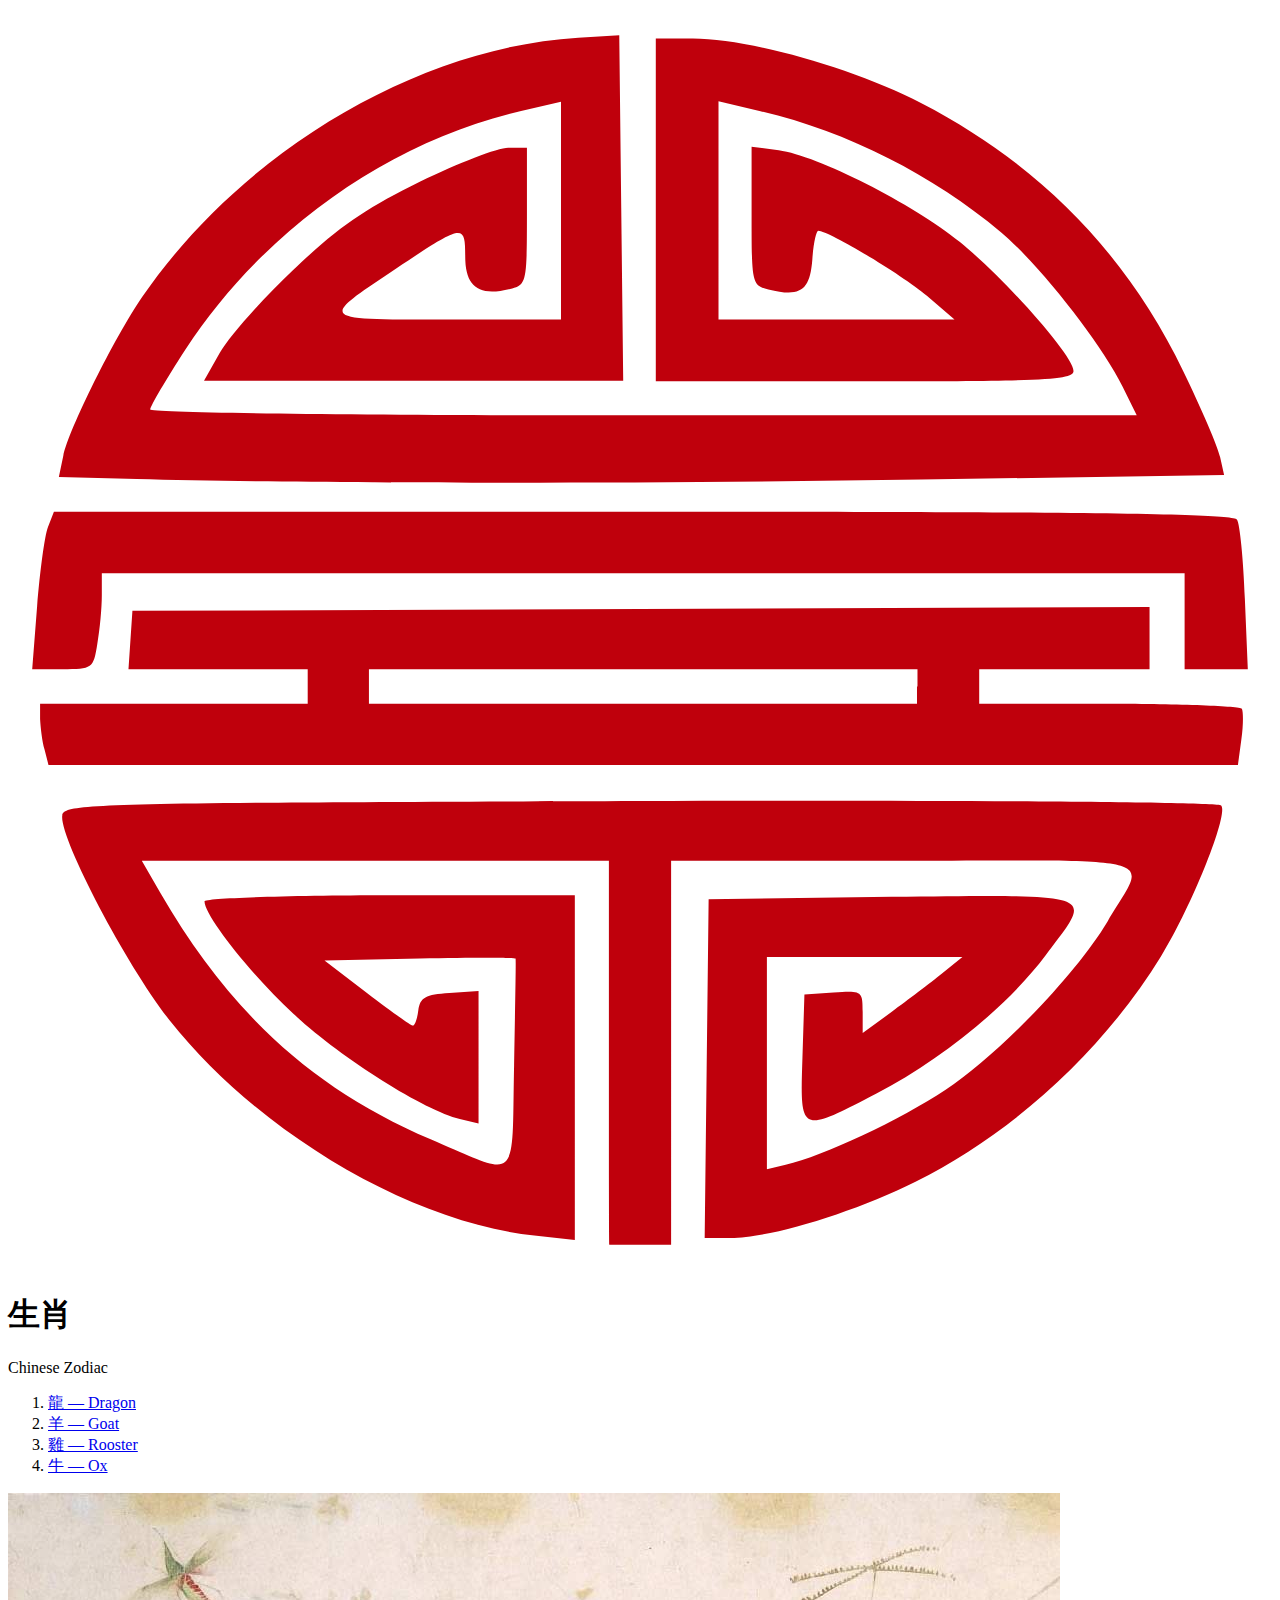
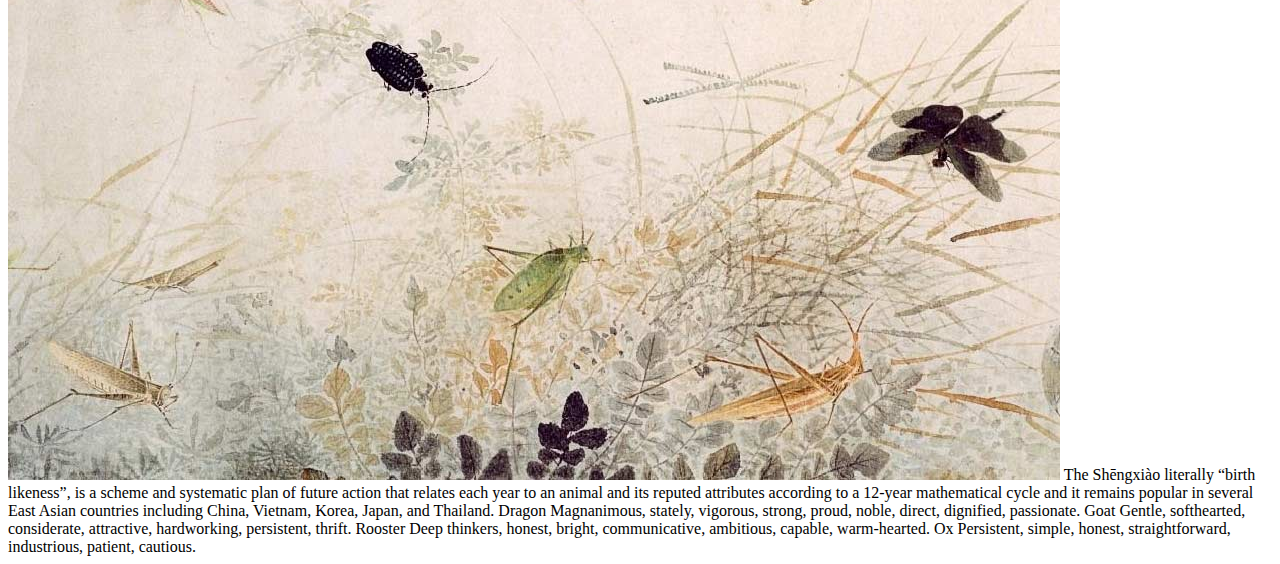
==== index.html @ 21e169f3 "Started html and linked all filed properly in folder" ====
<html><head>
		<meta charset="utf-8">
		<title>Chinese Zodiac</title>
		<link href="css/css.css" rel="stylesheet">
		<meta name="viewport" content="width=device-width, initial-scale=1">
		<link href="http://fonts.googleapis.com/css?family=Noto+Sans" rel="stylesheet" type="text/css">
	</head>
	<body>
		<header>
			<img src="images/medallion.svg" alt="medallion">
			<h1 id="top">生肖</h1>
			<p>Chinese Zodiac</p>
		</header>
		<main>
			<nav>
				<ol>
					<li><a href="#dragon">龍 — Dragon</a></li>
					<li><a href="#goat">羊 — Goat</a></li>
					<li><a href="#rooster">雞 — Rooster</a></li>
					<li><a href="#ox">牛 — Ox</a></li>
				</ol>
			</nav>
			<div class="banner">
				<img src="images/banner.jpg" alt="">
        The Shēngxiào literally “birth likeness”, is a scheme and systematic plan of future action that relates each year to an animal and its reputed attributes according to a 12-year mathematical cycle and it remains popular in several East Asian countries including China, Vietnam, Korea, Japan, and Thailand.

        Dragon
        Magnanimous, stately, vigorous, strong, proud, noble, direct, dignified, passionate.

        Goat
        Gentle, softhearted, considerate, attractive, hardworking, persistent, thrift.

        Rooster
        Deep thinkers, honest, bright, communicative, ambitious, capable, warm-hearted.

        Ox
        Persistent, simple, honest, straightforward, industrious, patient, cautious.

</body></html>
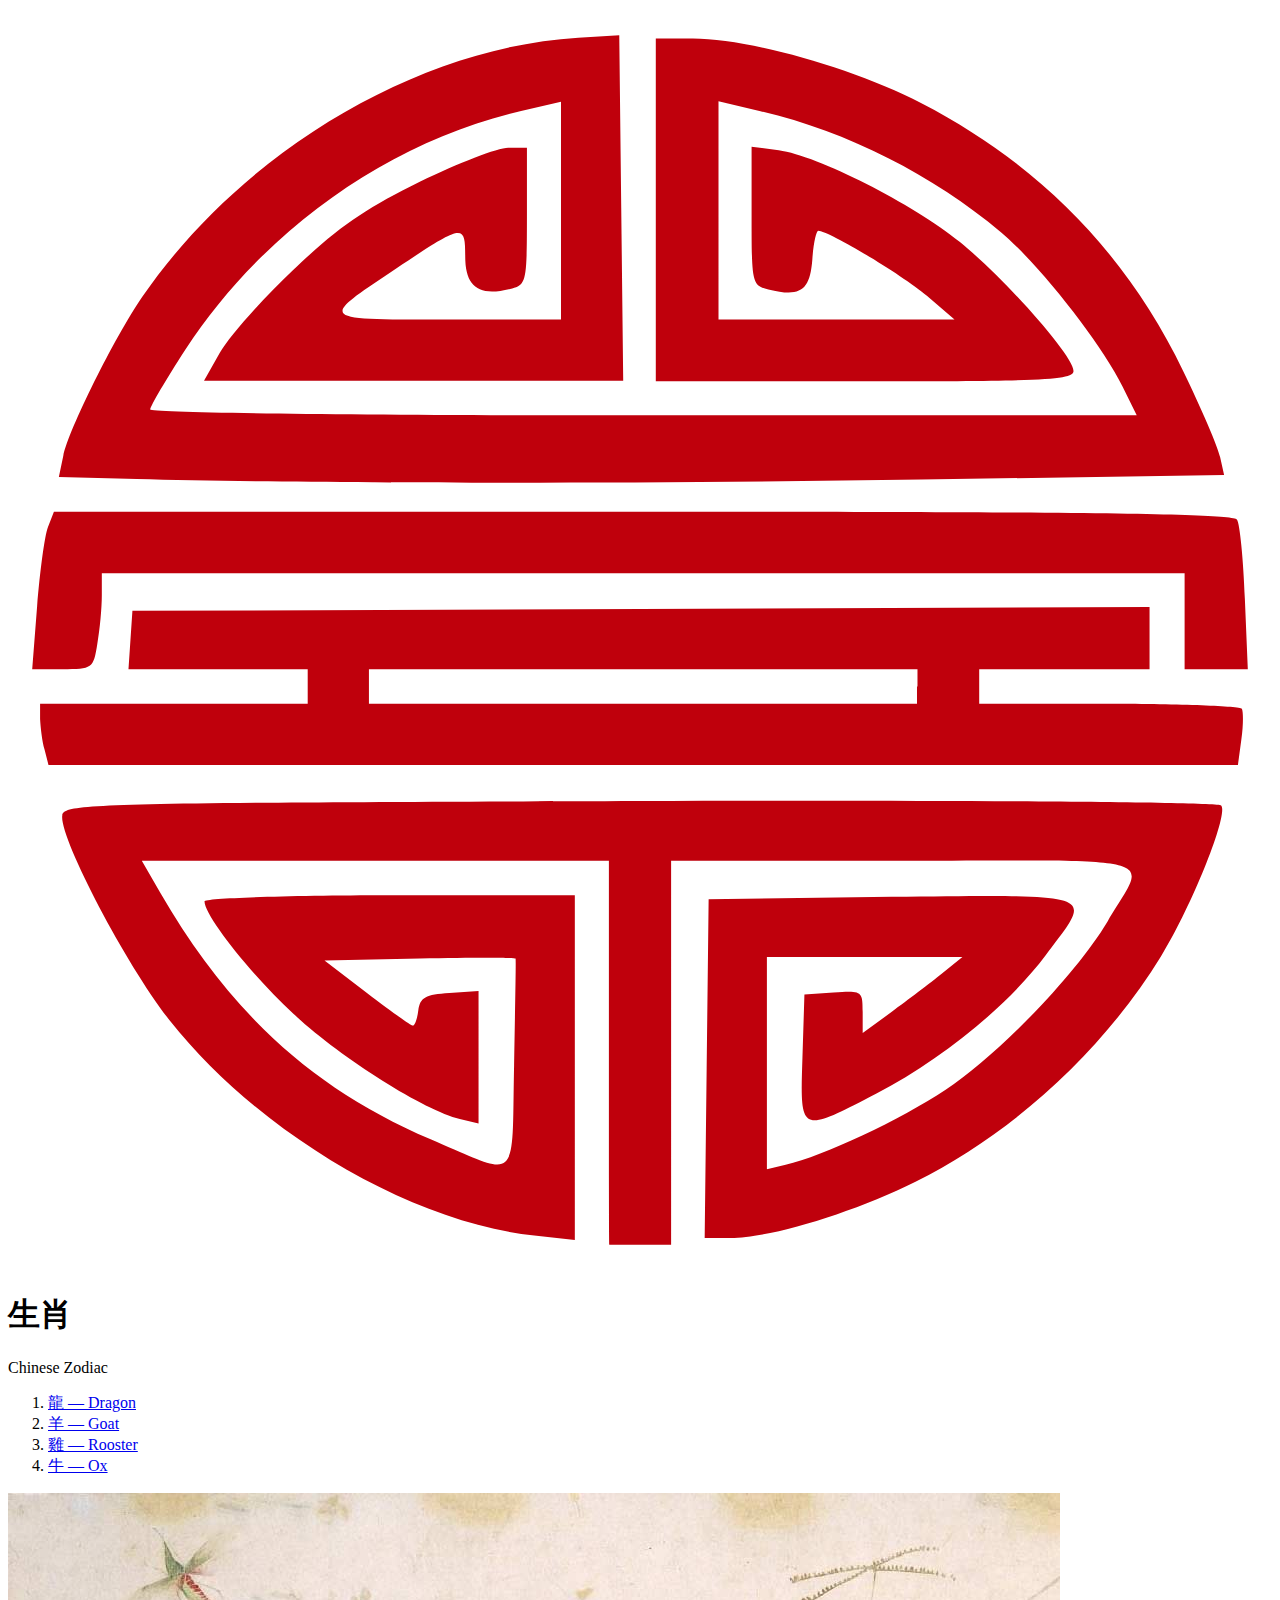
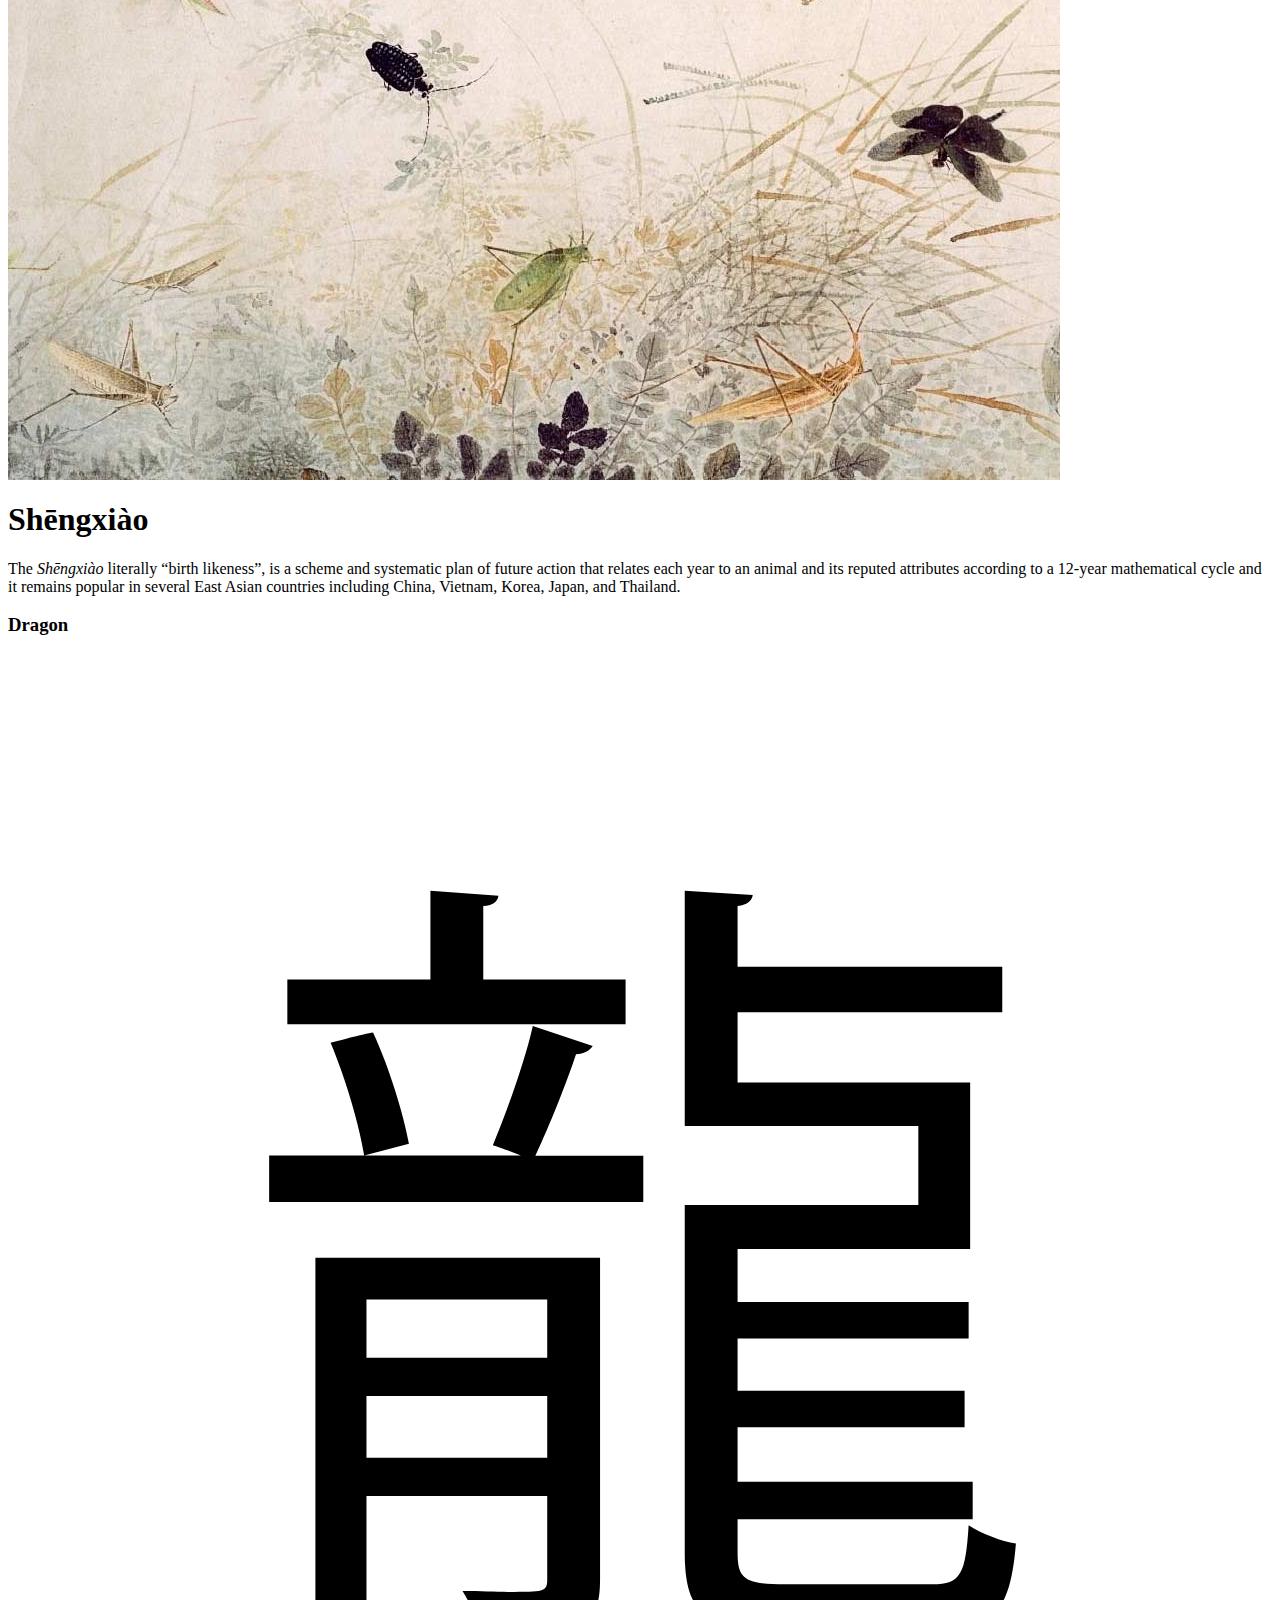
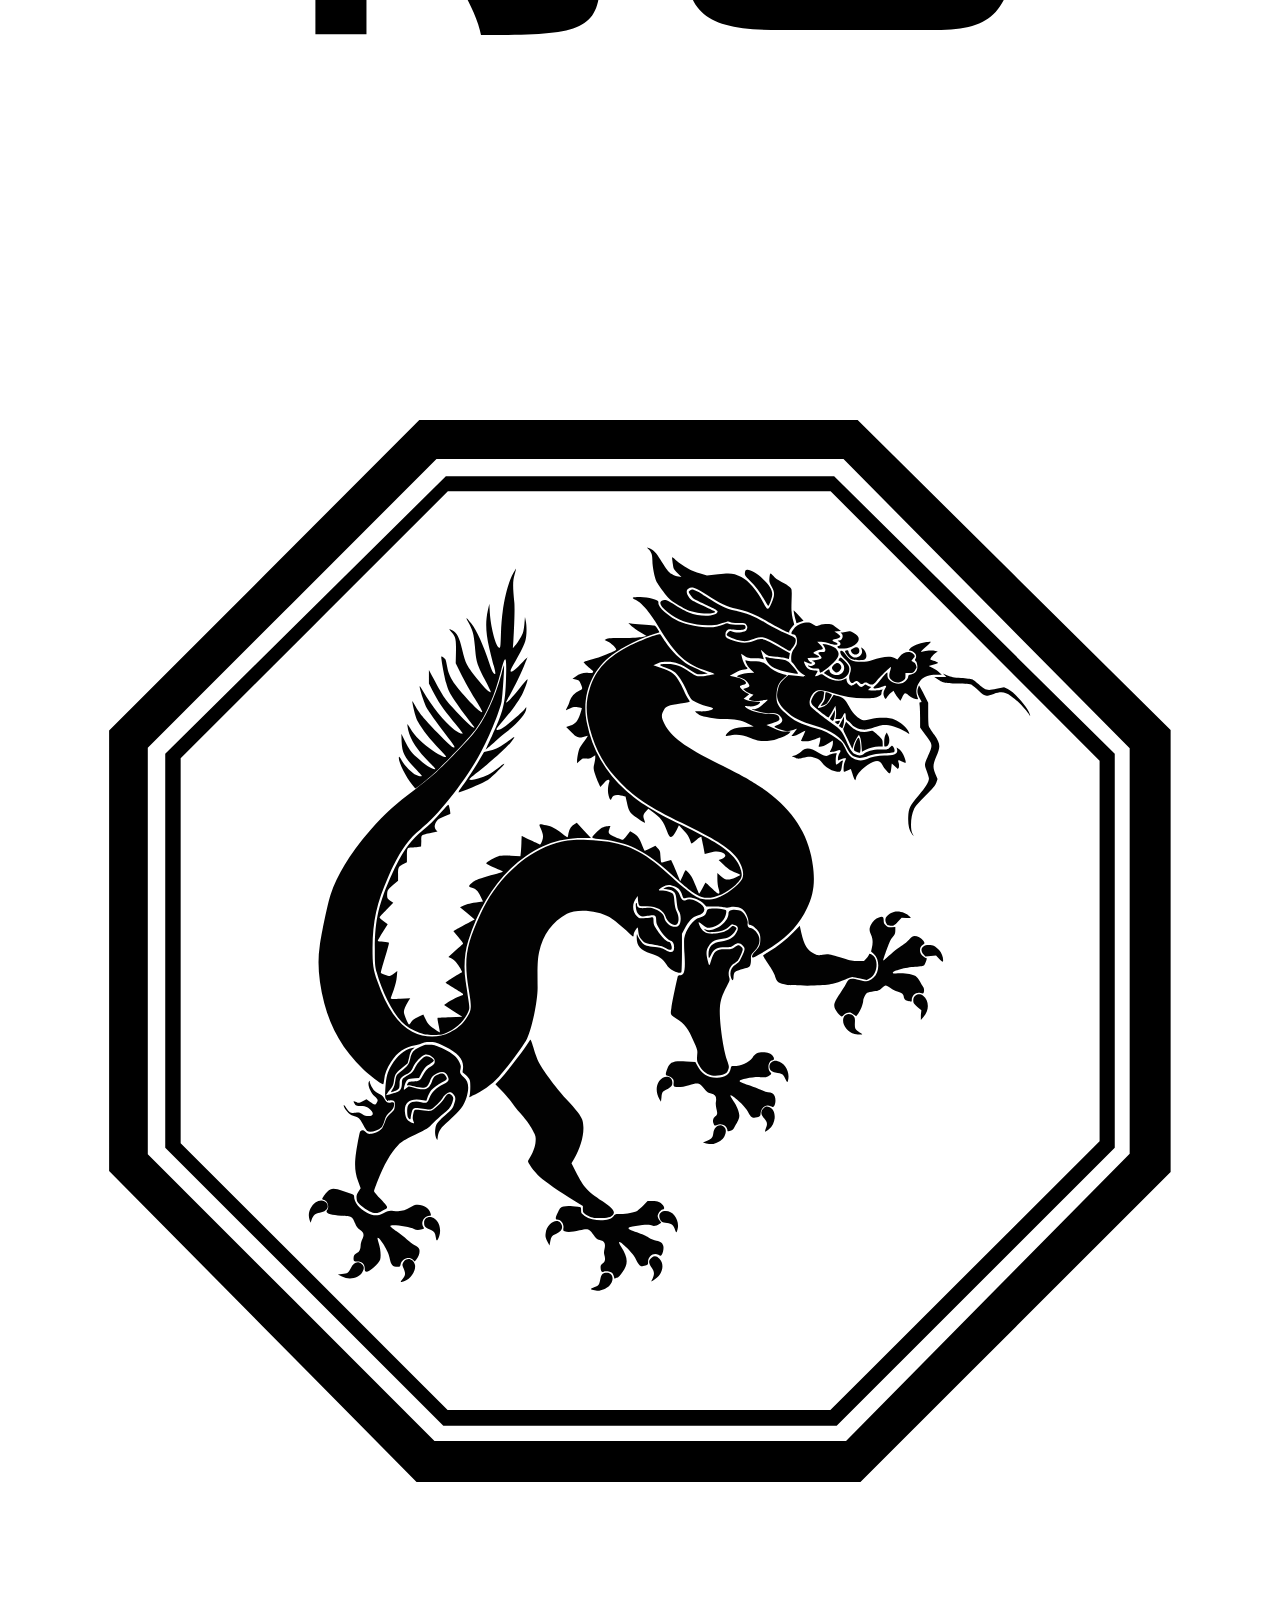
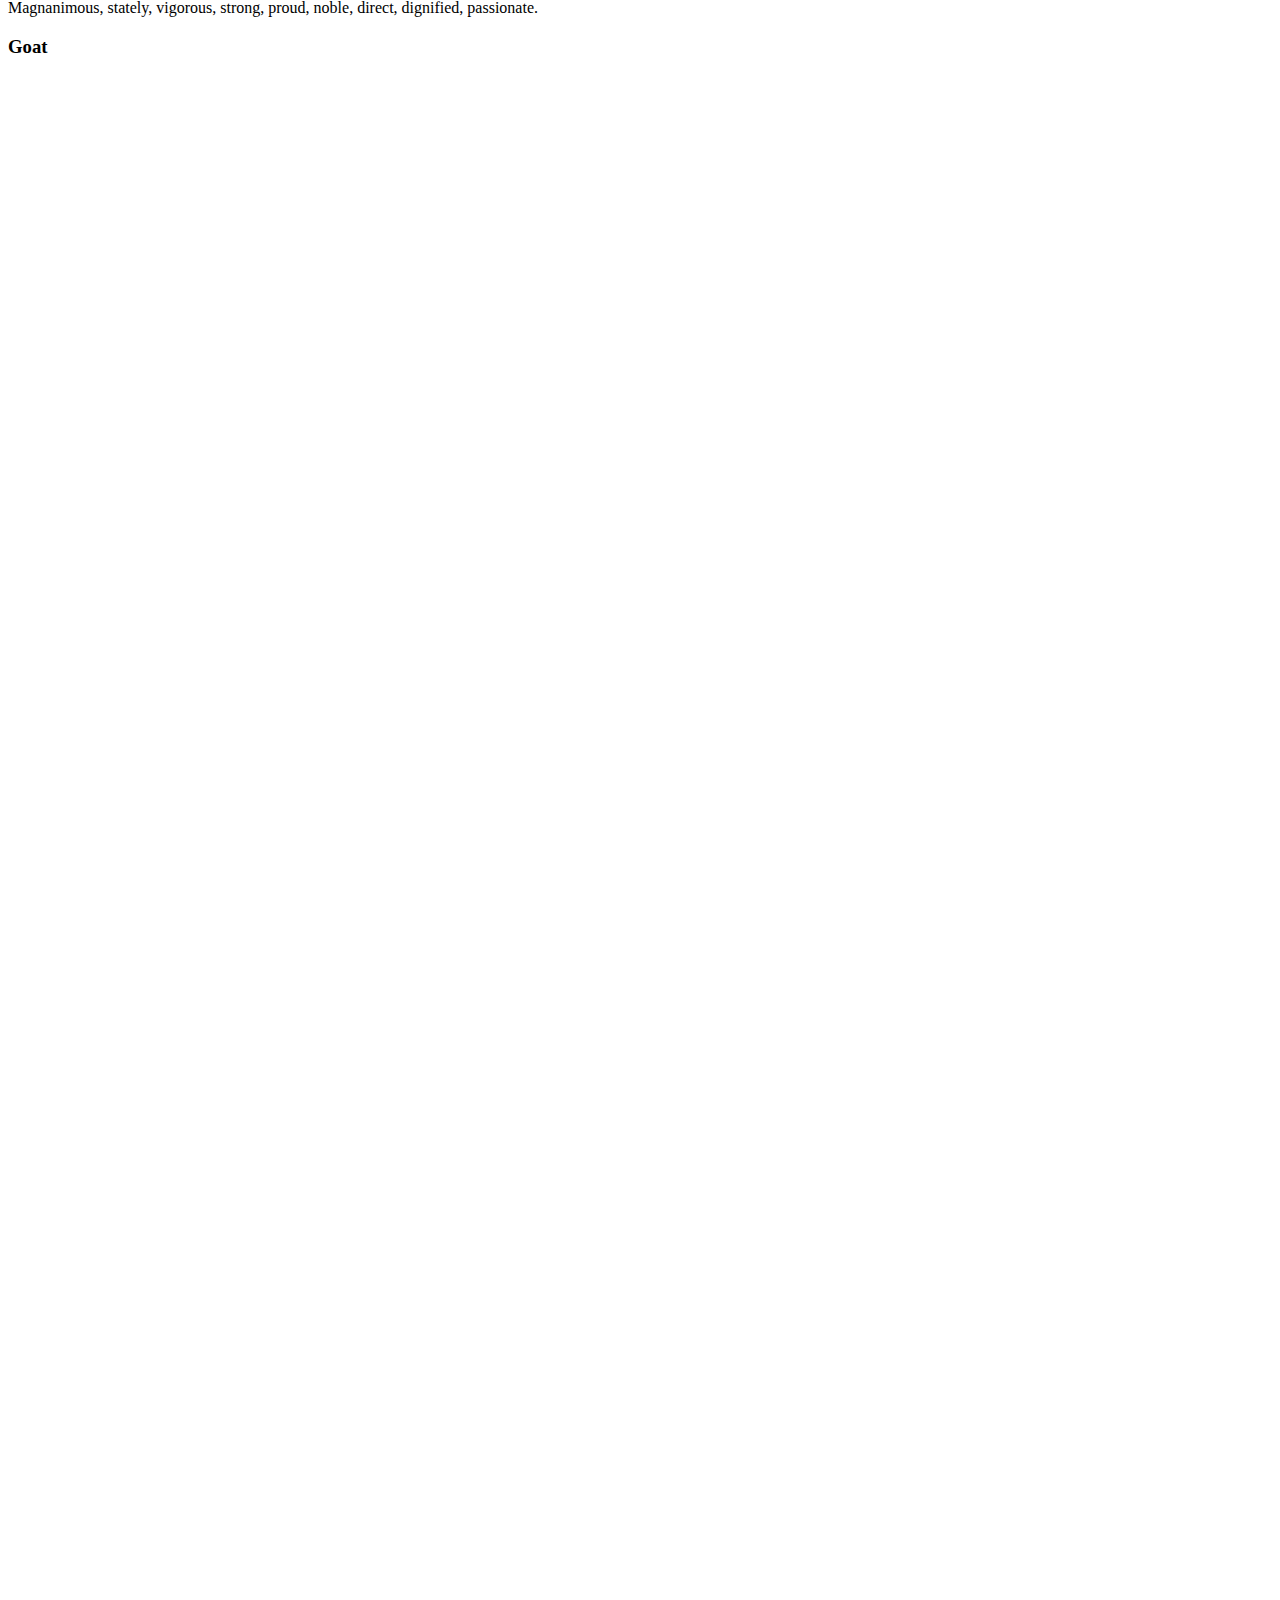
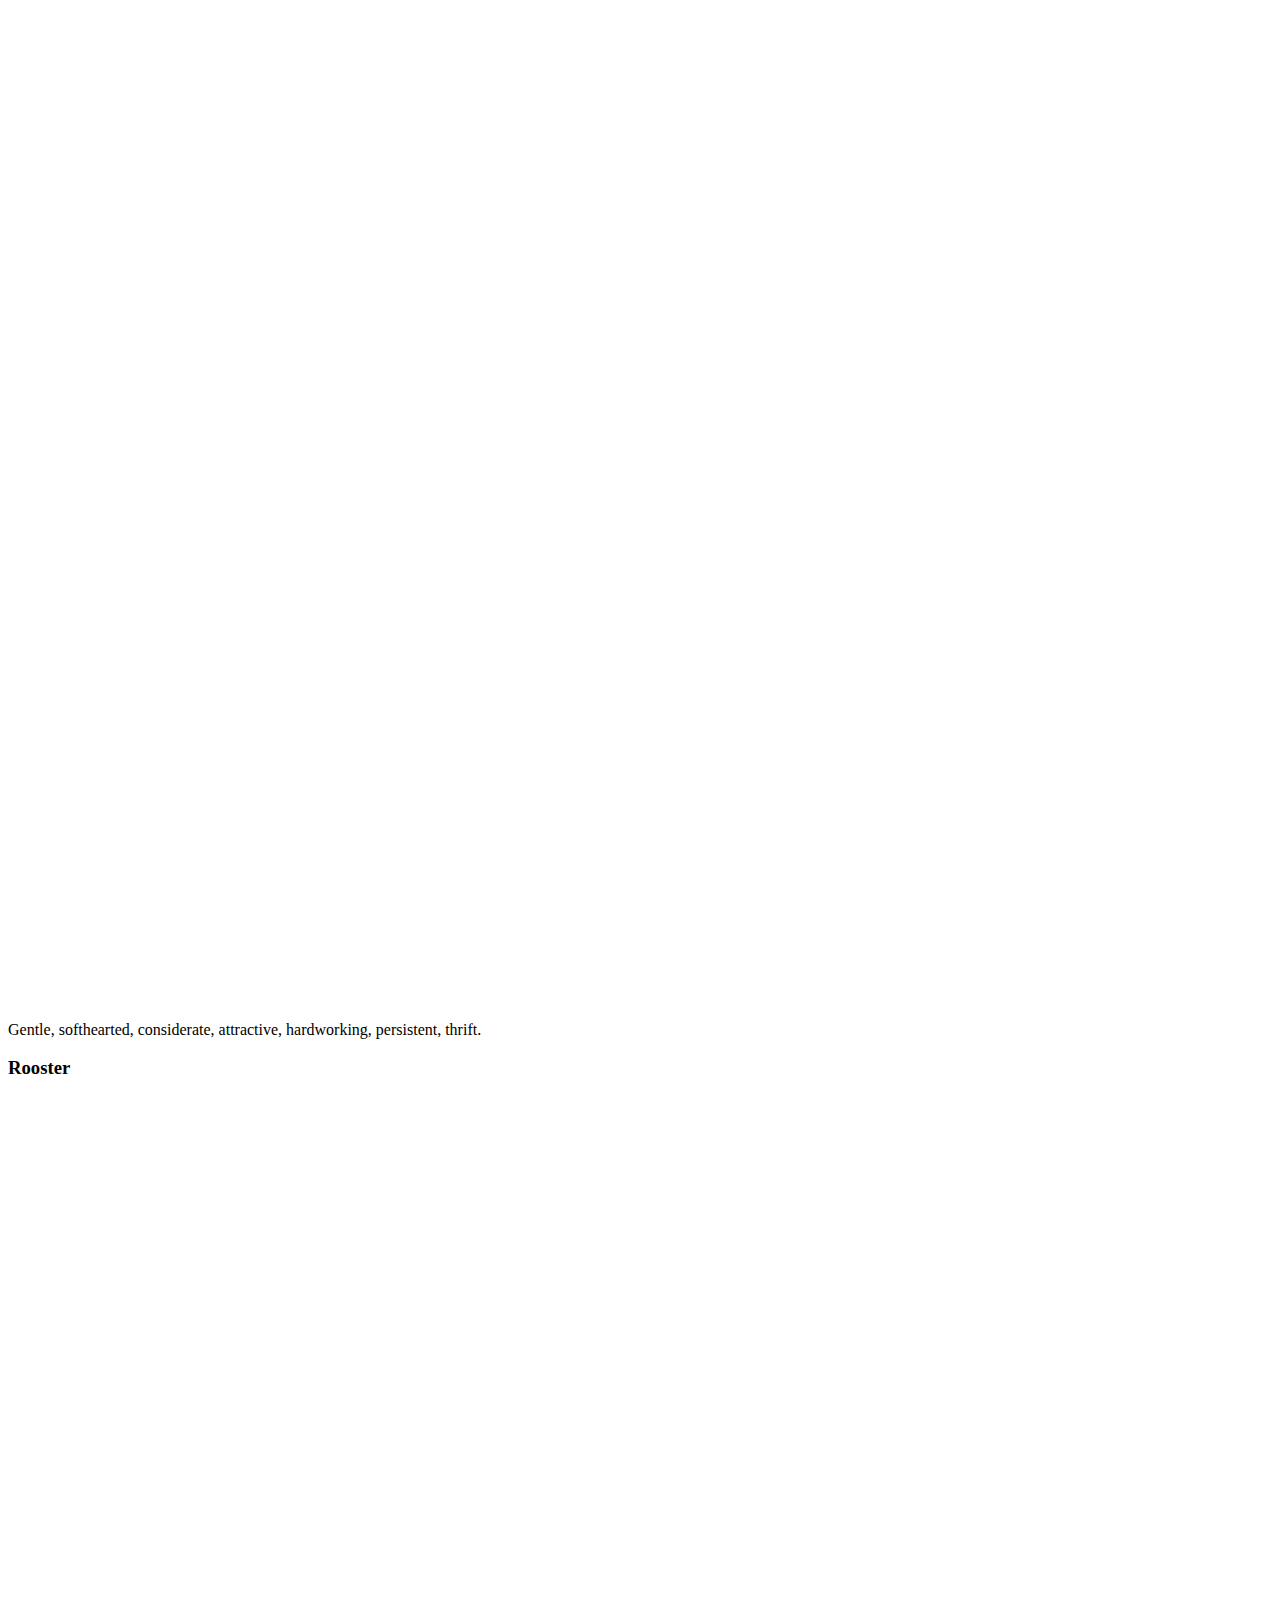
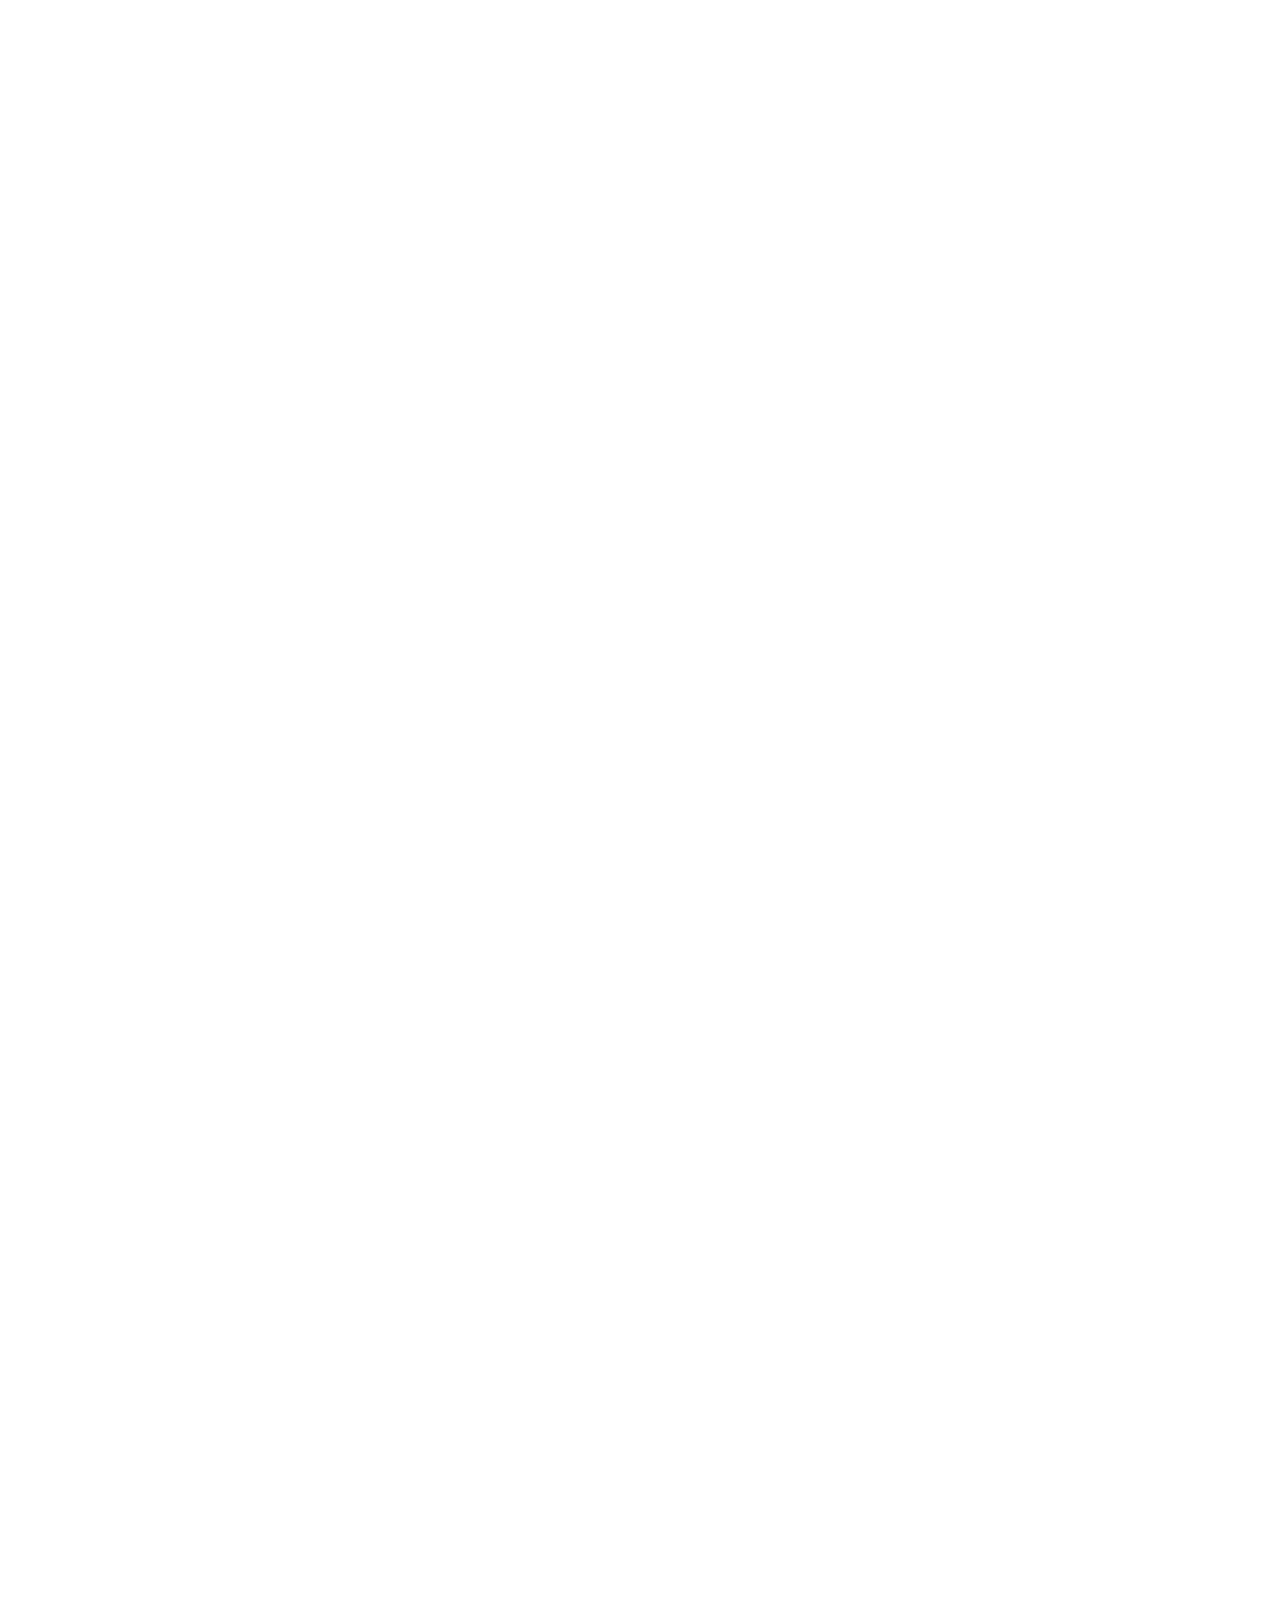
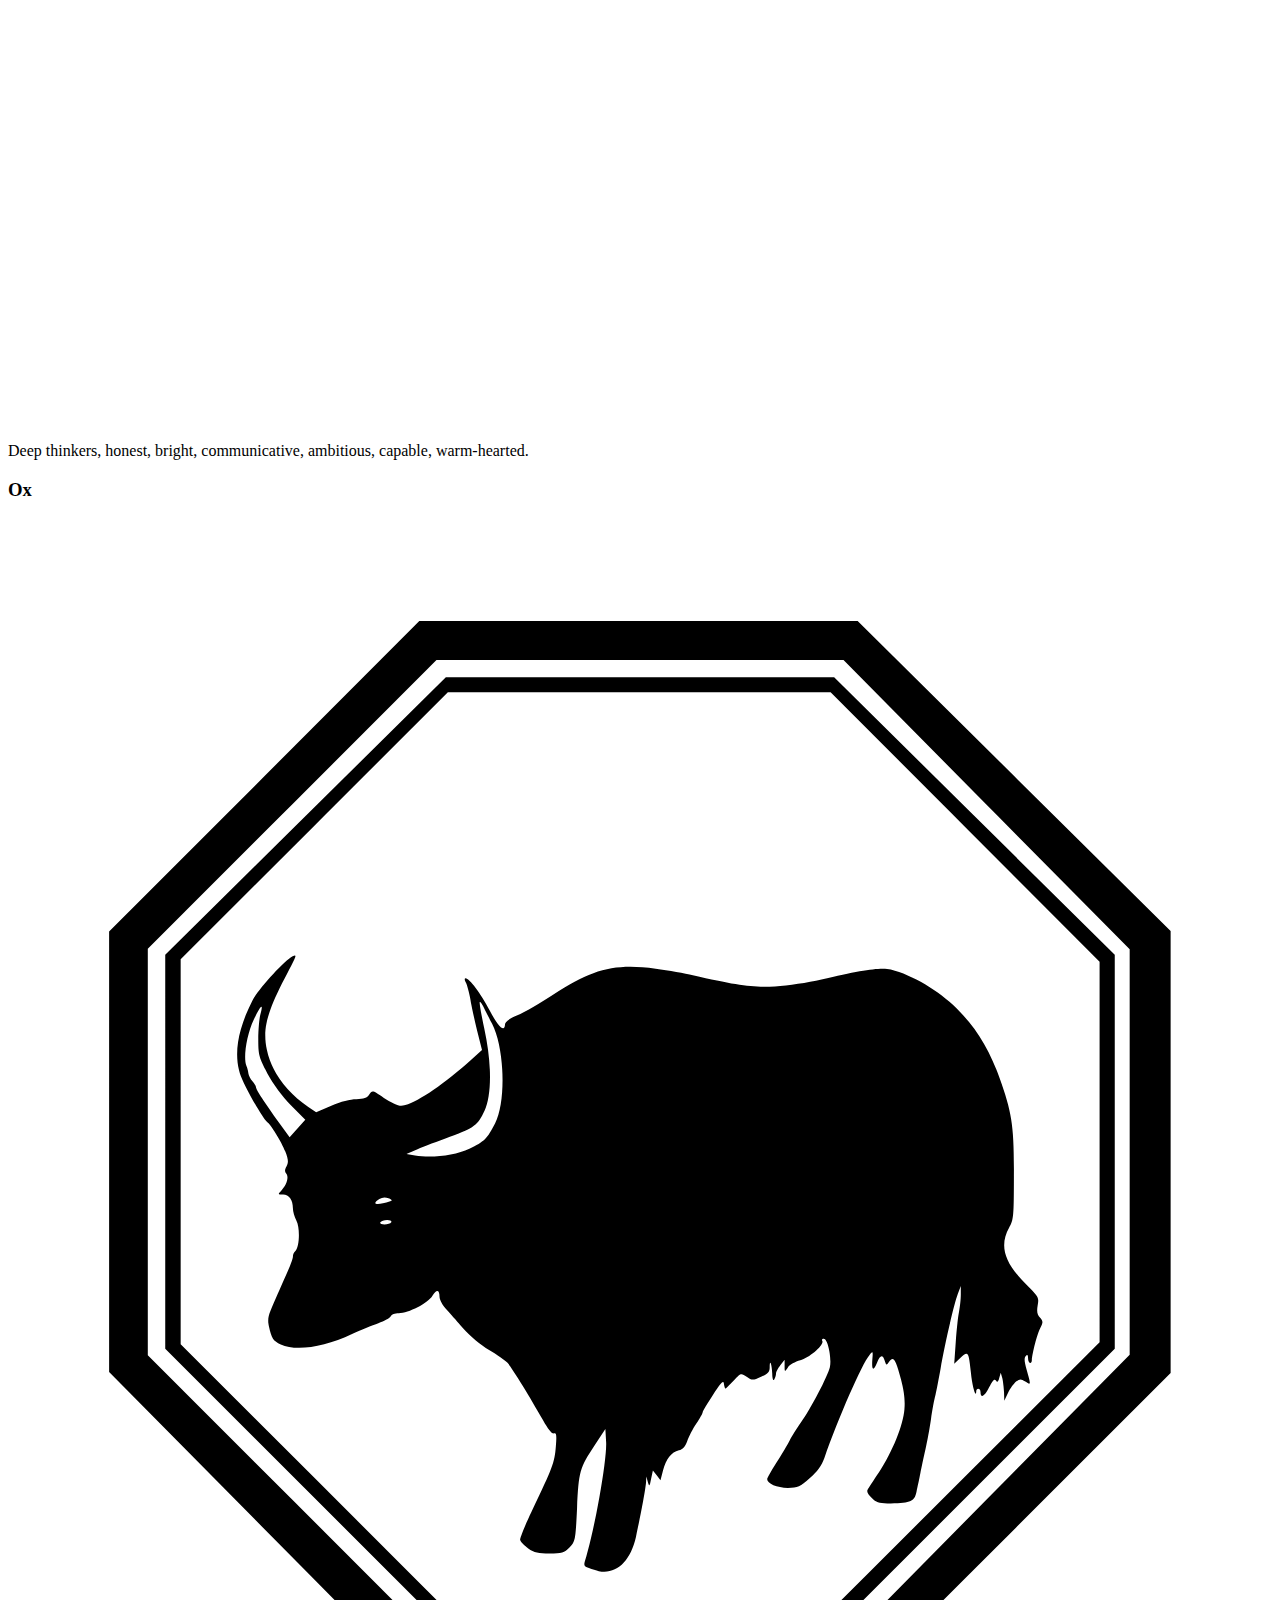
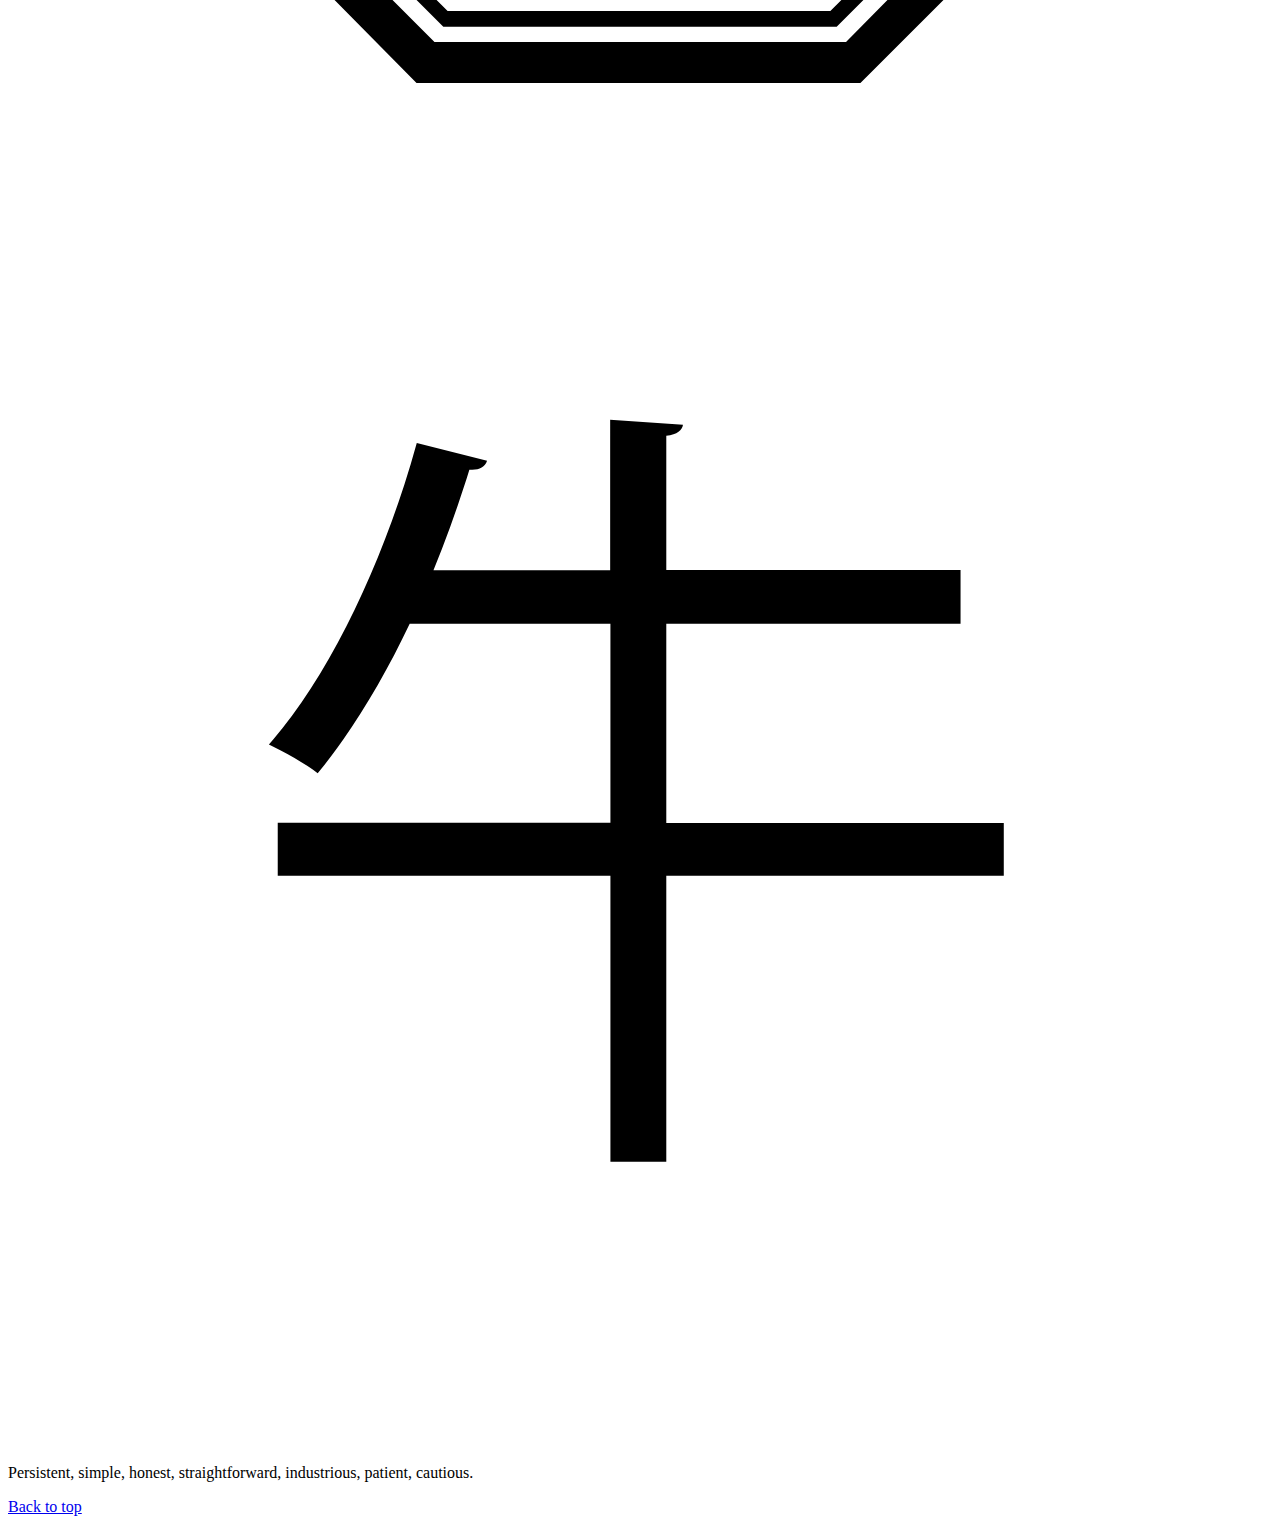
==== commit e4e41122: "Finished html added photos" ====
--- a/index.html
+++ b/index.html
@@ -22,18 +22,37 @@
 			</nav>
 			<div class="banner">
 				<img src="images/banner.jpg" alt="">
-        The Shēngxiào literally “birth likeness”, is a scheme and systematic plan of future action that relates each year to an animal and its reputed attributes according to a 12-year mathematical cycle and it remains popular in several East Asian countries including China, Vietnam, Korea, Japan, and Thailand.
+   <h1>Shēngxiào</h1>
+ 			</div>
+  			<p>The <i>Shēngxiào</i> literally “birth likeness”, is a scheme and systematic plan of future action that relates each year to an animal and its reputed attributes according to a 12-year mathematical cycle and it remains popular in several East Asian countries including China, Vietnam, Korea, Japan, and Thailand.</p>
+        			<div id="dragon" class="dragon">
+        				<h3>Dragon</h3>
+        				<img src="images/dragon-symbol.svg" alt="The chinese symbol for dragon">
+        				<img src="images/dragon.svg" alt="the dragon talisman">
+        				<p>Magnanimous, stately, vigorous, strong, proud, noble, direct, dignified, passionate.</p>
+        			</div>
+        			<div id="goat" class="goat">
+        				<h3>Goat</h3>
+        				<img src="images/goat.svg" alt="the goat talisman">
+        				<img src="images/goat-symbol.svg" alt="The chinese symbol for goat">
+        				<p>Gentle, softhearted, considerate, attractive, hardworking, persistent, thrift.</p>
+        			</div>
+        			<div id="rooster" class="rooster">
+        				<h3>Rooster</h3>
+        				<img src="images/rooster-symbol.svg" alt="The chinese symbol for rooster">
+        				<img src="images/rooster.svg" alt="the rooster talisman">
+        				<p>Deep thinkers, honest, bright, communicative, ambitious, capable, warm-hearted.</p>
+        			</div>
+        			<div id="ox" class="ox">
+        				<h3>Ox</h3>
+        				<img class="ox" src="images/ox.svg" alt="the ox talisman">
+        				<img class="ox-symbol" src="images/ox-symbol.svg" alt="The chinese symbol for ox">
+        				<p>Persistent, simple, honest, straightforward, industrious, patient, cautious.</p>
+        			</div>
+        		</main>
+        		<footer>
+        			<a href="#top">Back to top</a>
+        		</footer>
 
-        Dragon
-        Magnanimous, stately, vigorous, strong, proud, noble, direct, dignified, passionate.
 
-        Goat
-        Gentle, softhearted, considerate, attractive, hardworking, persistent, thrift.
-
-        Rooster
-        Deep thinkers, honest, bright, communicative, ambitious, capable, warm-hearted.
-
-        Ox
-        Persistent, simple, honest, straightforward, industrious, patient, cautious.
-
-</body></html>
+        </body></html>
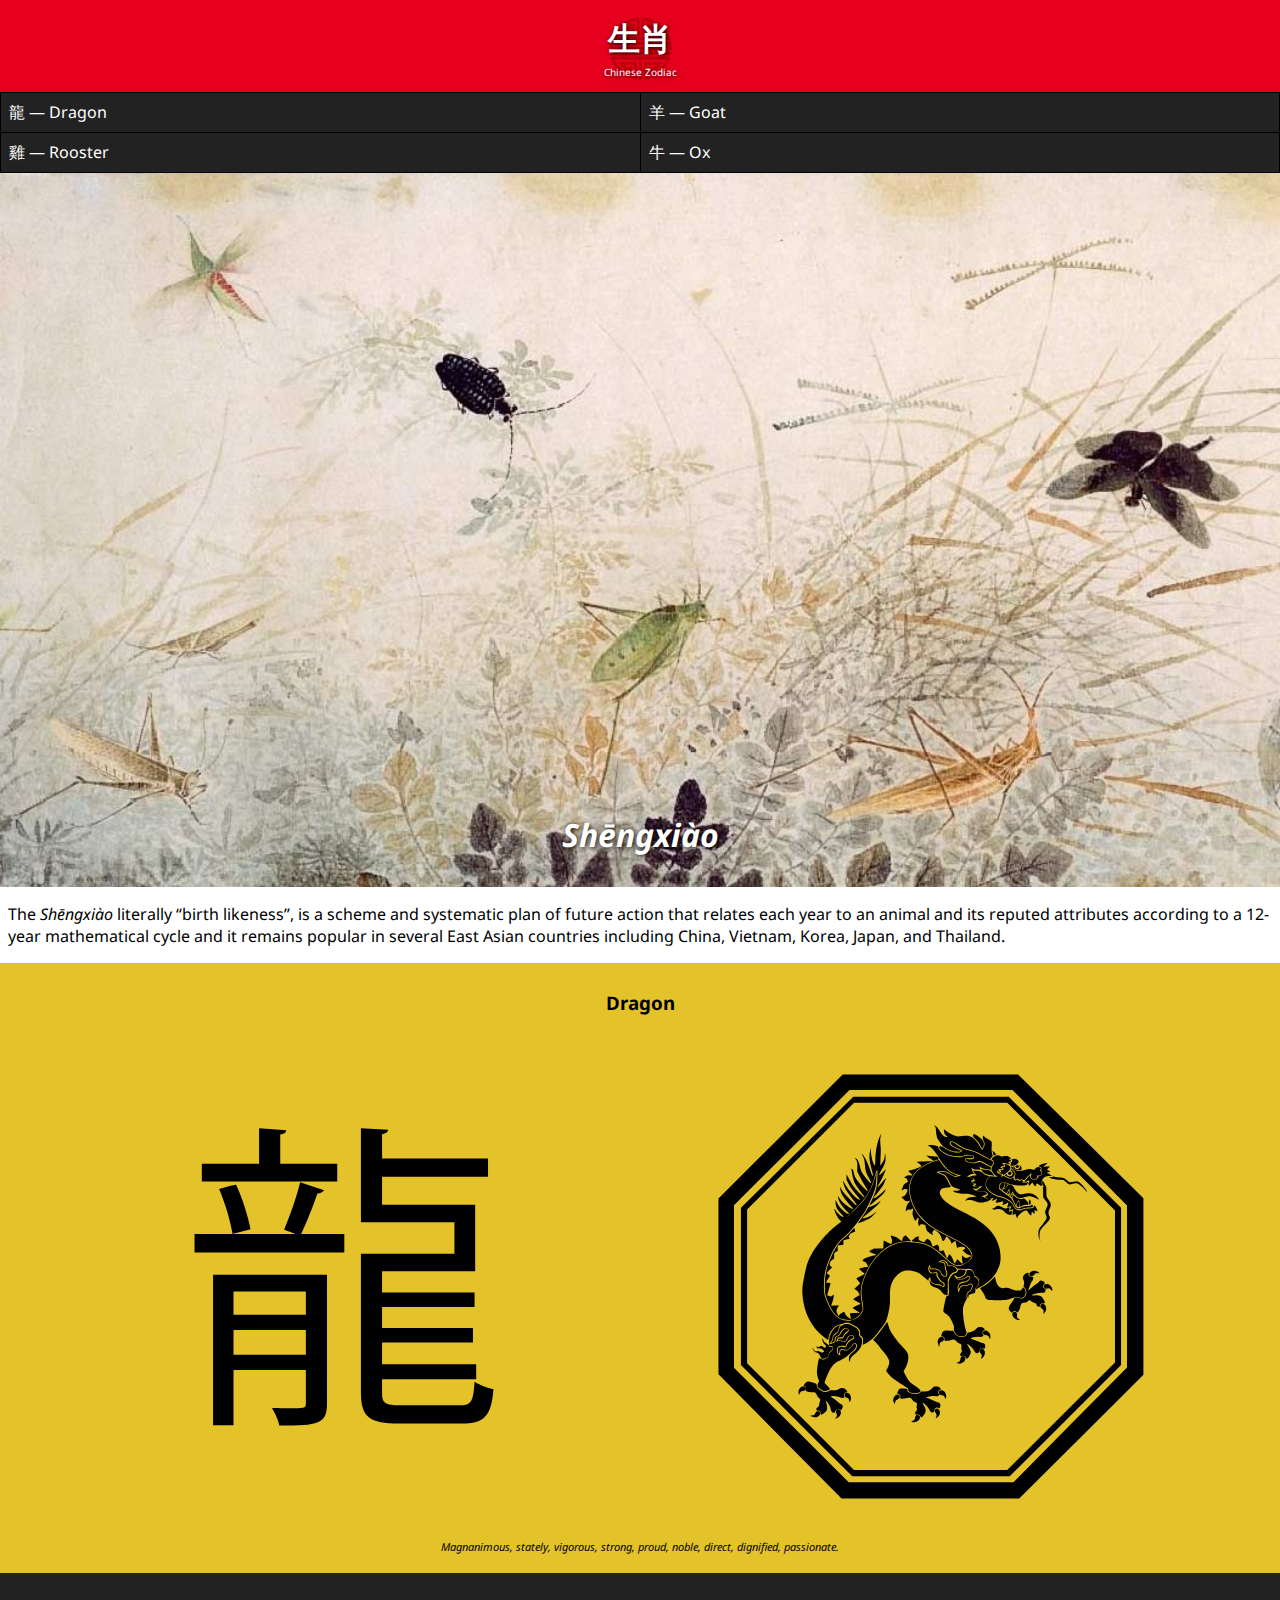
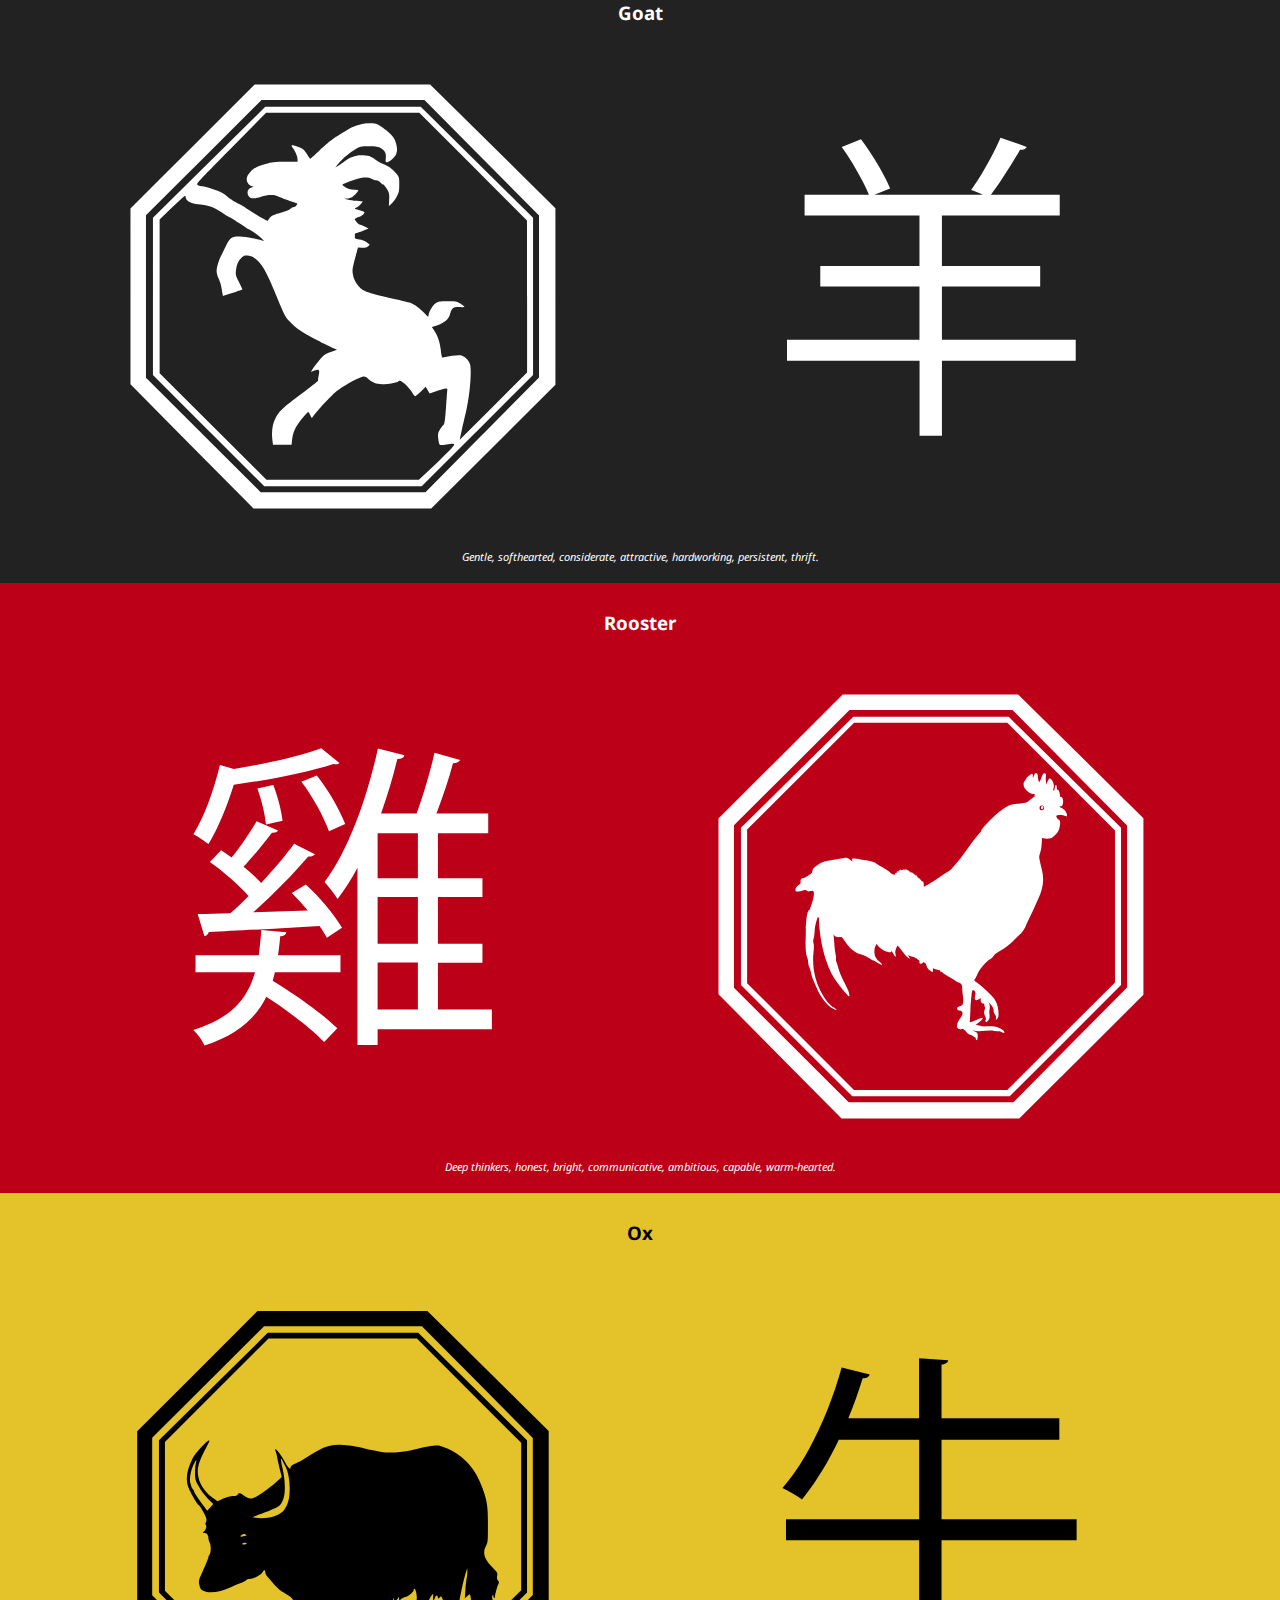
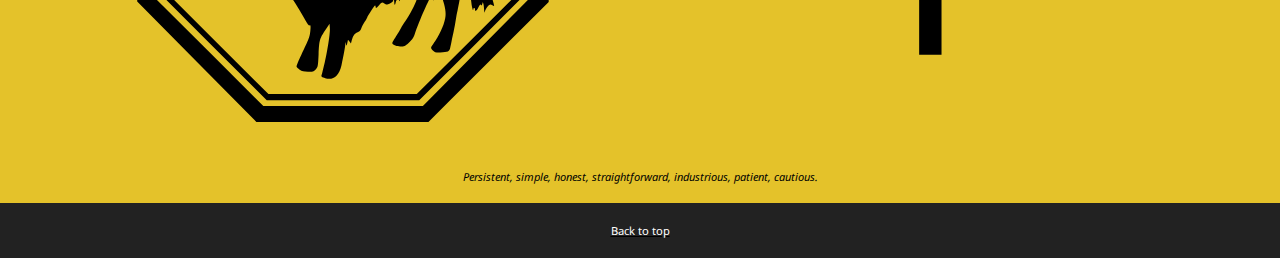
==== commit 45b63d34: "Fixed file locations and names" ====
--- a/index.html
+++ b/index.html
@@ -1,9 +1,9 @@
 <html><head>
 		<meta charset="utf-8">
 		<title>Chinese Zodiac</title>
-		<link href="css/css.css" rel="stylesheet">
+		<link href="css/main.css" rel="stylesheet">
 		<meta name="viewport" content="width=device-width, initial-scale=1">
-		<link href="http://fonts.googleapis.com/css?family=Noto+Sans" rel="stylesheet" type="text/css">
+		<link href='http://fonts.googleapis.com/css?family=Noto+Sans' rel='stylesheet' type='text/css'>
 	</head>
 	<body>
 		<header>
@@ -53,6 +53,4 @@
         		<footer>
         			<a href="#top">Back to top</a>
         		</footer>
-
-
         </body></html>
--- a/css/main.css
+++ b/css/main.css
@@ -0,0 +1,142 @@
+html {
+	box-sizing: border-box;
+	font-family: 'Noto Sans', sans-serif;
+}
+*, *::before, *::after {
+	box-sizing: inherit;
+}
+  header {
+  background-color: #e7001d;
+	padding: 1rem 0;
+	color: white;
+	position: relative;
+	text-align: center;
+}
+header h1 {
+	margin: 0;
+  position: relative;
+  text-shadow: 1px 1px 5px black;
+}
+header p {
+	font-size: 10px;
+  position: relative;
+  top: 3px;
+  margin: 0;
+  text-shadow: 1px 1px 5px black;
+}
+header img {
+	width: 65px;
+	position: absolute;
+	left: calc(50% - 32.5px);
+}
+body {
+	margin: 0;
+}
+.banner{
+	position: relative;
+	width: 100%;
+}
+.banner img{
+	width: 100%;
+}
+.banner h1{
+	position: absolute;
+	bottom: .3em;
+	text-align: center;
+	width: 100%;
+	color: white;
+	font-style: italic;
+	text-shadow: 1px 1px 5px black;
+ }
+ nav li {
+ 	background-color: #222;
+ 	display: inline;
+ 	width: 50%;
+ 	float: left;
+ 	padding: .5em;
+ 	border-bottom: 1px solid black;
+ 	border-right: 1px solid black;
+ }
+ nav ol {
+ 	margin: 0;
+ 	padding: 0;
+ 	border-top: 1px solid black;
+ 	border-left: 1px solid black;
+ 	overflow: hidden;
+ }
+ a {
+ 	text-decoration: none;
+ 	color: white;
+ }
+main p{
+	margin: 1em .5em;
+}
+.dragon img {
+	width: 40%;
+	float: left;
+	margin-left: 6.5%;
+}
+.dragon {
+	background-color: #e4c22a;
+	padding: .5em;
+	text-align: center;
+}
+.dragon p {
+	 clear: left;
+  font-style: italic;
+  font-size: 11px;
+}
+.rooster img {
+	width: 40%;
+	float: left;
+	margin-left: 6.5%;
+}
+.rooster {
+	background-color: #bc0017;
+	padding: .5em;
+	text-align: center;
+	color: white;
+}
+.rooster p {
+	 clear: left;
+  font-style: italic;
+  font-size: 11px;
+}
+.goat img {
+	width: 40%;
+	float: left;
+	margin-left: 6.5%;
+}
+.goat {
+	background-color: #222222;
+	padding: .5em;
+	text-align: center;
+	color: white;
+}
+.goat p {
+	 clear: left;
+  font-style: italic;
+  font-size: 11px;
+}
+.ox img {
+	width: 40%;
+	float: left;
+	margin-left: 6.5%;
+}
+.ox {
+	background-color: #e4c22a;
+	padding: .5em;
+	text-align: center;
+}
+.ox p {
+	 clear: left;
+  font-style: italic;
+  font-size: 11px;
+}
+footer {
+background-color: #222222;
+text-align: center;
+text-decoration: underline;
+padding: 1.75em;
+font-size: .7em;
+}
